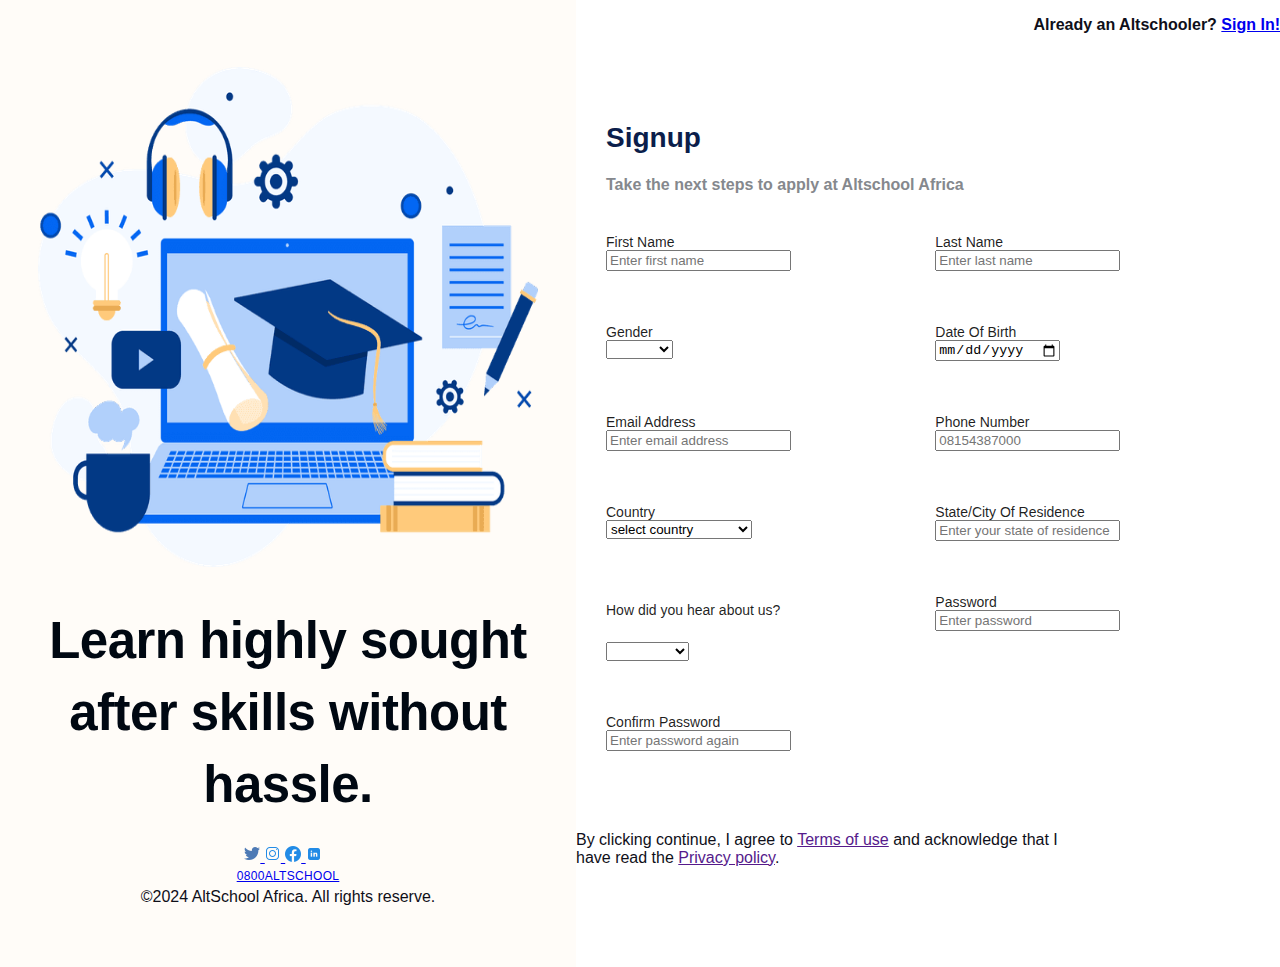
==== form.html @ 780815e0 "Initial commit" ====
<!DOCTYPE html>
<html lang="en">
<head>
    <meta charset="UTF-8">
    <meta name="viewport" content="width=device-width, initial-scale=1.0">
    <link rel="stylesheet" href="/index.css">
    <title>form assignnment</title>
</head>
<body>
 <section class="container">
 <div class="display">
   <div class="style_image">
   <img src="/asset/altschool academic image.png" alt="altschool form image" height="500" width="500" >
   </div>
 
 <h1 class="motivetext">
   Learn highly sought <br>
   after skills without <br>
   hassle.
 </h1>  
 <div class="socialicons">
   <a href="https://twitter.com/altschoolafrica" target="_blank" title="twitter">
      <img src="/asset/icons8-twitter-16.png" alt="twittericon">
   </a>
   <a href="https://instagram.com/altschoolafrica" target="_blank" title="instagram">
      <img src="/asset/instagram icon.png " alt="instagram icon">
   </a>
   <a href="https://facebook.com/AltSchoolAfrica" target="_blank" title="facebook">
      <img src="/asset/facebook con.png" alt="facebook icon">
   </a>
      <a href="https://linkedin.com/school/altschoolafrica" target="_blank" title="Linkedin">
         <img src="/asset/linkedin icon.png" alt="linkedin icon">
      </a><br>
      </div>
        <footer class="style_footer">
         <span class="style_telno">
      <a href="tel:0800ALTSCHOOL" target="_blank">0800ALTSCHOOL</a>
   </span>
    <span class="style_copypright">
      &copy2024 AltSchool Africa. All rights reserve.
   </span>
</footer>
      

  
 </div>

    <div class="formcontent">
      
     <p class="signin_text">Already an Altschooler? <a href="sign in" target="_blank">Sign In!</a></p>
    <section class="form_container">
    <h2 class="signup_text">Signup</h2>
    <h4 class="style_formtext">Take the next steps to apply at Altschool Africa</h4>
    <div class="style_formlabels">
      <div class="style_formrow">
    <P>
    <label>First Name</label><br>
    <input type="text" id="text" placeholder="Enter first name">
    </P>
    <P>
    <label>Last Name</label><br>
    <input type="text" id="text" placeholder="Enter last name">
    </P>
    <p>
        <label>Gender</label><br>
        <select name="Gender" id="Gender">
            <option value="gender"></option>
            <option>Male</option>
            <option>Female</option>
        </select>
    </p>
    <p>
        <labe>Date Of Birth</label><br>
            <input type="date">
    </p>
 <p>
    <label>Email Address</label><br>
    <input type="email" placeholder="Enter email address">
 </p>
 <p>
    <label>Phone Number</label><br>
    <input type="phone number" placeholder="08154387000">
 </p>
 <p>
    <label>Country</label><br>
   <select name="Country" id="Country">
    <option>select country</option>
    <option>Afghanistan</option>
    <option>Albania</option>
    <option>Algeria</option>
    <option>Angola</option>
    <option>Bangladesh</option>
    <option>Belgium></option>
    <option>Belize</option>
    <option>Benin</option>
    <option>Bolivia</option>
    <option>Cambodia</option>
    <option>Cameroon</option>
    <option>Canada</option>
    <option>Cape Verde</option>
    <option>Centeral African Rep</option>
    <option>Cyprus</option>
    <option>Denmark</option>
    <option>Dominica</option>
    <option>Dominican Republic</option>
    <option>Ecuador</option>
    <option>Egypt</option>
    <option>El Salvador</option>
    <option>Equatoria Guinea</option>
    <option>Ethiopia</option>
    <option>Fiji</option>
    <option>Finland</option>
    <option>France</option>
    <option>Gambia</option>
    <option>Georgia</option>
    <option>Germany</option>
    <option>Ghana</option>
    <option>Greece</option>
    <option>Hungary</option>
    <option>Iceland</option>
    <option>united Kngdom</option>
    <option>Nigeria</option>
   </select>
 </p>
 <p>
    <label>State/City Of Residence</label><br>
    <input type="text" placeholder="Enter your state of residence">
 </p>
 <p>
    <label class="label_hear">How did you hear about us?</label><br>
    <select>
        <option></option>
        <option>Twitter</option>
        <option>Facebok</option>
        <option>Linkedin</option>
        <option>Youtube</option>
        <option>Friend</option>
        <Option>Whatsapp</Option>
        <Option>Instagram</Option>
        <Option>Bllboard</Option>
    </select>
 </p>
 <p>
    <label>Password</label><br>
    <input type="password" placeholder="Enter password">
 </p>
 <p>
    <label>Confirm Password</label><br>
    <input type="password" placeholder="Enter password again">
   </section>
   <p>
      By clicking continue, I agree to  <a href="">Terms of use</a> and acknowledge that I<br>
      have read the  <a href="">Privacy policy</a>.
   </p>
   </div>
</div>
</form>
</div>
</section>

</body>
</html>
---- index.css ----
.container{
    width: 100%;
    height: 100vh;
    display: flex;
}
body{
    color: rgb(15, 15, 25);
    margin: 0px;
    padding: 0px;
    font-family:  sans-serif;
    font-size: 16px;
    overflow-x: hidden;
    scroll-behavior: smooth;
}
.display{
    background: #fffcf8;
    padding-top: 67px;
    width: 45%;
    height: 100vh;
}
.style_image{
    text-align: center;
}
.style_display{
    width: 100%;
    height: 370px;
}
.style_footer{
    margin-bottom: 5rem;
    display: flex;
    align-items: center;
    flex-direction: column;
}
.style_telno{
    font-size: .75rem;
    font-family:  sans-serif;
    line-height: 180%;
    letter-spacing: .02rem;
    color: #000812;
}
.style_copyright{
    font-size: .875rem;
    font-family: Almarena, sans-serif;
    line-height: 30px;
    letter-spacing: -.01rem;
    color: #000812;
}
.motivetext{
    font-family:  sans-serif;
    color: #000812;
    font-size: 3.1875rem;
    line-height: 72px;
    text-align: center;
    margin-bottom: 25px;
    letter-spacing: -.51px;
}

.socialicons{
    text-align: center;
    padding-right: 10px;
}
.formcontent{
    width: 55%;
    height: 100vh;
    overflow-y: auto;
}
.signin_text{
    text-align: right;
    font-family: sans-serif;
    font-weight: bold;
}
.form_container{
    width: 90%;
    padding: 50px 30px;
}
.signup_text{
    font-size: 1.75rem;
    font-family: sans-serif;
    color: rgb(11, 30, 75);
    line-height: 30px;
    margin-bottom: 10px
}
.style_formtext{

    font-size: 1rem;
    font-family: sans-serif;
    color: rgb(133, 136, 141);
    line-height: 20px;
    margin-bottom: 25px;
}
.style_formlabels{
    box-sizing: border-box;
    margin: 0;
    padding: 0;
    color: rgba(0, 0, 0, 0.88);
    font-size: 14px;
    list-style: none;
    font-family:   sans-serif; 
}
.style_formrow{
    display: grid;
    grid-template-columns: repeat(2, 1fr);
    gap: 25px;
}
.label_hear{
    position: relative;
    display: flex;
    align-items: center;
    min-height: 32px;
}
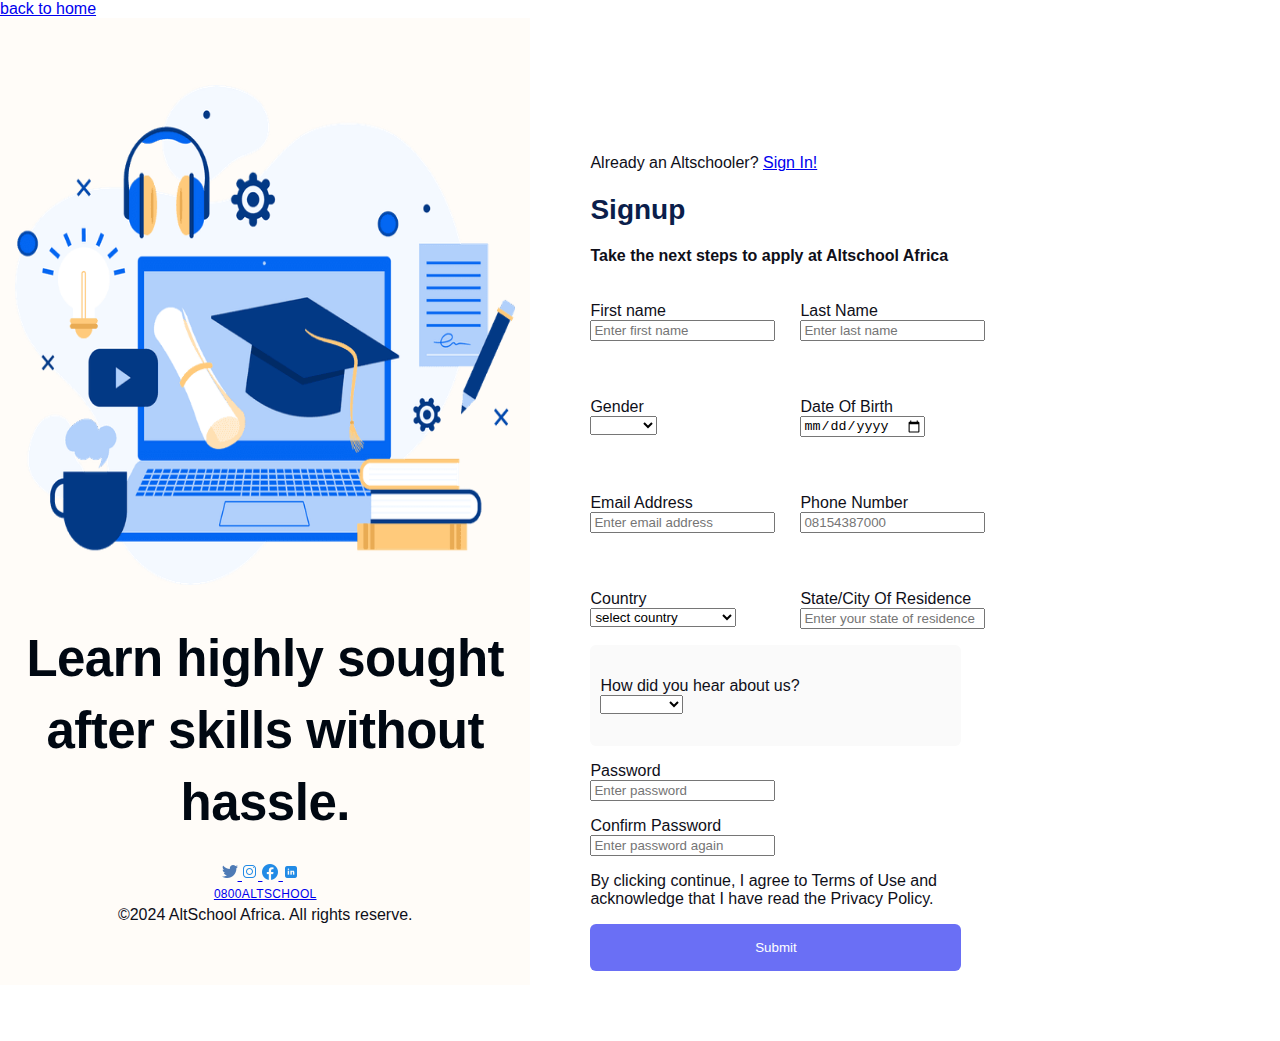
==== commit ce7ff928: "Main" ====
--- a/form.html
+++ b/form.html
@@ -3,10 +3,13 @@
 <head>
     <meta charset="UTF-8">
     <meta name="viewport" content="width=device-width, initial-scale=1.0">
-    <link rel="stylesheet" href="/index.css">
+    <link rel="stylesheet" href="/form.css">
     <title>form assignnment</title>
 </head>
 <body>
+   <header>
+      <a href="/biography.html">back to home</a>
+   </header>
  <section class="container">
  <div class="display">
    <div class="style_image">
@@ -40,27 +43,23 @@
       &copy2024 AltSchool Africa. All rights reserve.
    </span>
 </footer>
-      
-
-  
- </div>
-
-    <div class="formcontent">
-      
+   </div>
+   <form action="">
+   <div class="form_container">
+      <section class="form_content">
      <p class="signin_text">Already an Altschooler? <a href="sign in" target="_blank">Sign In!</a></p>
-    <section class="form_container">
     <h2 class="signup_text">Signup</h2>
-    <h4 class="style_formtext">Take the next steps to apply at Altschool Africa</h4>
-    <div class="style_formlabels">
-      <div class="style_formrow">
-    <P>
-    <label>First Name</label><br>
+    <h4>Take the next steps to apply at Altschool Africa</h4>
+    <div class="style_formrow">
+      <p>
+         <label>First name</label><br>
     <input type="text" id="text" placeholder="Enter first name">
     </P>
     <P>
     <label>Last Name</label><br>
     <input type="text" id="text" placeholder="Enter last name">
     </P>
+   
     <p>
         <label>Gender</label><br>
         <select name="Gender" id="Gender">
@@ -126,8 +125,10 @@
     <label>State/City Of Residence</label><br>
     <input type="text" placeholder="Enter your state of residence">
  </p>
+</div>
+<section class="style_hear">
  <p>
-    <label class="label_hear">How did you hear about us?</label><br>
+    <label >How did you hear about us?</label><br>
     <select>
         <option></option>
         <option>Twitter</option>
@@ -140,6 +141,8 @@
         <Option>Bllboard</Option>
     </select>
  </p>
+ </section>
+ <div class="form_row2">
  <p>
     <label>Password</label><br>
     <input type="password" placeholder="Enter password">
@@ -147,16 +150,15 @@
  <p>
     <label>Confirm Password</label><br>
     <input type="password" placeholder="Enter password again">
-   </section>
-   <p>
-      By clicking continue, I agree to  <a href="">Terms of use</a> and acknowledge that I<br>
-      have read the  <a href="">Privacy policy</a>.
    </p>
-   </div>
 </div>
-</form>
+<p>
+   By clicking continue, I agree to  Terms of Use and acknowledge that I
+have read the  Privacy Policy.
+</p>
+<button class="button">Submit</button>
+   </form>
+</section>
 </div>
-</section>
-
 </body>
 </html>--- a/form.css
+++ b/form.css
@@ -0,0 +1,145 @@
+.container{
+    width: 100%;
+    height: 100vh;
+    display: flex;
+}
+body{
+    color: rgb(15, 15, 25);
+    margin: 0px;
+    padding: 0px;
+    font-family:  sans-serif;
+    font-size: 16px;
+    overflow-x: hidden;
+    scroll-behavior: smooth;
+}
+.display{
+    background: #fffcf8;
+    padding-top: 67px;
+    width: 45%;
+    height: 100vh;
+}
+.style_image{
+    text-align: center;
+}
+.style_display{
+    width: 100%;
+    height: 370px;
+}
+.style_footer{
+    margin-bottom: 5rem;
+    display: flex;
+    align-items: center;
+    flex-direction: column;
+}
+.style_telno{
+    font-size: .75rem;
+    font-family:  sans-serif;
+    line-height: 180%;
+    letter-spacing: .02rem;
+    color: #000812;
+}
+.style_copyright{
+    font-size: .875rem;
+    font-family: Almarena, sans-serif;
+    line-height: 30px;
+    letter-spacing: -.01rem;
+    color: #000812;
+}
+.motivetext{
+    font-family:  sans-serif;
+    color: #000812;
+    font-size: 3.1875rem;
+    line-height: 72px;
+    text-align: center;
+    margin-bottom: 25px;
+    letter-spacing: -.51px;
+}
+
+.socialicons{
+    text-align: center;
+    padding-right: 10px;
+}
+
+.form_container{
+    width: 90%;
+    padding: 50px 30px;
+}
+.signup_text{
+    font-size: 1.75rem;
+    font-family: sans-serif;
+    color: rgb(11, 30, 75);
+    line-height: 30px;
+    margin-bottom: 10px
+}
+.style_formtext{
+
+    font-size: 1rem;
+    font-family: sans-serif;
+    color: rgb(133, 136, 141);
+    line-height: 20px;
+    margin-bottom: 25px;
+}
+.style_formlabels{
+    box-sizing: border-box;
+    margin: 0;
+    padding: 0;
+    color: rgba(0, 0, 0, 0.88);
+    font-size: 14px;
+    list-style: none;
+    font-family:   sans-serif; 
+}
+
+.button{
+    width: 100%;
+    padding: 16px 0px;
+    background: rgb(106, 111, 245);
+    color: rgb(255, 255, 255);
+    font-family: EuclidRegular, sans-serif;
+    display: flex;
+    gap: 10px;
+    border: none;
+    border-radius: 6px;
+    -webkit-box-align: center;
+    align-items: center;
+    -webkit-box-pack: center;
+    justify-content: center;
+    cursor: pointer;
+    transition: 0.3s ease-in-out;
+}
+
+.form_container{
+    width: 55%;
+    height: 100vh;
+    
+}
+.form_content{
+    width: 90%;
+    padding: 70px 30px;
+}
+.style_formrow{
+    display: grid;
+    grid-template-columns: repeat(2, 1fr);
+    gap: 25px;}
+   
+   .style_hear{
+    flex: auto;
+    max-width: 100%;
+    position: relative;
+    display: flex;
+    align-items: center;
+    min-height: 32px;
+    border: none;
+    outline: none;
+    background-color: #fafafa;
+    border-radius: 6px;
+    padding: 16px 24px 16px 10px;
+   .form_row2{
+    display: grid;
+    grid-template-columns: repeat(2, 1fr);
+    gap: 25px
+   }
+   .signin_text{
+    text-align: right;
+    font-family: sans-serif;
+    font-weight: bold;}
+}
